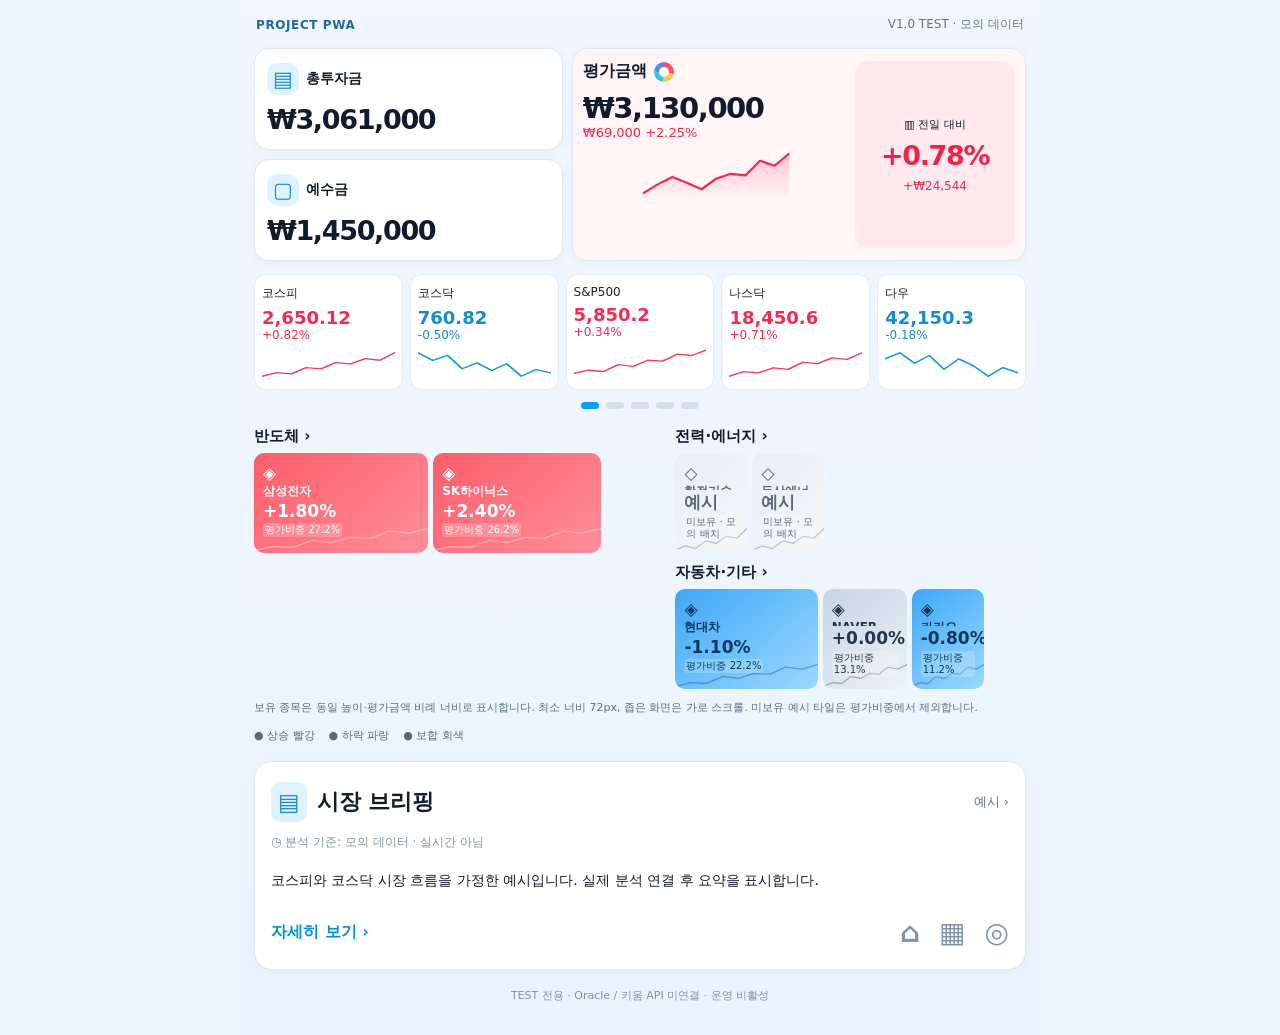
==== g03-r008-mock/index.html @ 5856986c "Add isolated G03 R008 mock browser preview" ====
<!doctype html><html lang="ko"><head><meta charset="utf-8"><meta name="viewport" content="width=device-width, initial-scale=1, viewport-fit=cover"><meta name="theme-color" content="#edf5ff"><meta name="description" content="PROJECT PWA 참고 이미지 기반 모의 히트맵"><link rel="manifest" href="./manifest.webmanifest"><link rel="icon" href="./icon.svg" type="image/svg+xml"><link rel="stylesheet" href="./style.css"><title>PROJECT PWA · 히트맵 TEST</title></head><body>
<div class="app">
<header class="topline"><strong>PROJECT PWA</strong><span>V1.0 TEST · 모의 데이터</span></header>
<main>
<section class="asset-grid" aria-label="자산 현황"><div class="asset-left"><article class="asset-card"><div class="asset-label"><span class="symbol">▤</span> 총투자금</div><strong id="invested">—</strong></article><article class="asset-card"><div class="asset-label"><span class="symbol">▢</span> 예수금</div><strong id="cash">—</strong></article></div><article class="asset-card valuation"><div class="valuation-main"><div class="asset-label">평가금액 <span class="donut" aria-hidden="true"></span></div><strong id="valuation">—</strong><div class="profit-line"><span id="profit">—</span> <span id="return">—</span></div><svg class="valuation-chart" viewBox="0 0 180 64" aria-hidden="true"><defs><linearGradient id="pink" x1="0" y1="0" x2="0" y2="1"><stop stop-color="#ff466b" stop-opacity=".28"/><stop offset="1" stop-color="#ff466b" stop-opacity="0"/></linearGradient></defs><path d="M0 57 L18 46 L36 37 L54 44 L72 52 L90 39 L108 33 L126 35 L144 17 L162 23 L180 8 L180 64 L0 64 Z" fill="url(#pink)"/><polyline points="0,57 18,46 36,37 54,44 72,52 90,39 108,33 126,35 144,17 162,23 180,8" fill="none" stroke="#f32751" stroke-width="2.7" stroke-linejoin="round"/></svg></div><div class="day-card"><span>▥ 전일 대비</span><strong id="dayrate">—</strong><small id="dayprofit">—</small></div></article></section>
<section class="market" aria-label="시장 지수"><div id="indices" class="index-row"></div><div class="pagination" aria-hidden="true"><b></b><i></i><i></i><i></i><i></i></div></section>
<section class="heatmap-section"><div id="sector-grid" class="sector-grid"></div><p id="notice" class="note"></p><div class="legend"><span>● 상승 빨강</span><span>● 하락 파랑</span><span>● 보합 회색</span></div></section>
<section class="briefing"><div class="briefing-title"><span class="briefing-icon">▤</span><h2>시장 브리핑</h2><span class="briefing-example">예시 ›</span></div><p class="time">◷ 분석 기준: 모의 데이터 · 실시간 아님</p><p>코스피와 코스닥 시장 흐름을 가정한 예시입니다. 실제 분석 연결 후 요약을 표시합니다.</p><div class="briefing-bottom"><span>자세히 보기 ›</span><nav aria-label="하단 메뉴"><span aria-label="홈">⌂</span><span aria-label="전체 메뉴">▦</span><span aria-label="설정">◎</span></nav></div></section>
</main><footer>TEST 전용 · Oracle / 키움 API 미연결 · 운영 비활성</footer></div><script src="./app.js" defer></script></body></html>
---- g03-r008-mock/style.css ----
*{box-sizing:border-box}html{background:#edf5ff}body{margin:0;color:#121b2c;font-family:system-ui,-apple-system,'Noto Sans KR',sans-serif}.app{max-width:800px;margin:auto;padding:16px 14px 32px;background:linear-gradient(#f1f7ff,#eaf3fd)}.topline{display:flex;justify-content:space-between;align-items:center;margin:0 2px 15px;color:#64748b;font-size:12px}.topline strong{color:#2366a2;letter-spacing:.05em}.asset-grid{display:grid;grid-template-columns:40% minmax(0,1fr);gap:9px}.asset-left{display:grid;gap:9px}.asset-card{border-radius:15px;background:#fff;box-shadow:0 2px 8px #b5c7da30;border:1px solid #dce8f3;padding:14px 12px;min-width:0}.asset-label{display:flex;align-items:center;gap:7px;font-weight:700;font-size:14px;white-space:nowrap}.asset-card strong{display:block;font-size:clamp(17px,3.4vw,27px);letter-spacing:-.05em;margin-top:9px;white-space:nowrap}.symbol{display:inline-grid;place-items:center;background:#def2ff;color:#1689d8;border-radius:10px;width:32px;height:32px;font-size:21px}.valuation{display:flex;gap:6px;background:linear-gradient(115deg,#fff5f7,#fff6f8);padding:12px 10px}.valuation-main{flex:1;min-width:0}.valuation .asset-label{font-size:16px}.valuation strong{font-size:clamp(19px,4vw,29px)}.donut{display:inline-block;width:20px;height:20px;border-radius:50%;background:conic-gradient(#fb4b72 0 28%,#fbc34d 28% 52%,#34c4db 52% 76%,#5888f5 76%);position:relative}.donut:after{content:'';position:absolute;inset:5px;background:#fff;border-radius:50%}.profit-line{display:flex;flex-wrap:wrap;gap:4px;font-size:13px}.positive{color:#ee294e}.negative{color:#187ac8}.valuation-chart{width:100%;height:52px;margin-top:7px}.day-card{width:37%;min-width:84px;background:#ffe9ee;border-radius:13px;padding:16px 6px;display:flex;flex-direction:column;align-items:center;justify-content:center;gap:8px;text-align:center}.day-card span{font-size:11px;white-space:nowrap}.day-card strong{color:#ef224a;font-size:clamp(18px,3vw,27px);margin:0}.day-card small{color:#e22b50;font-size:12px}.market{margin:13px 0 18px}.index-row{display:grid;grid-template-columns:repeat(5,minmax(0,1fr));gap:7px}.index-card{position:relative;overflow:hidden;background:#fff;border:1px solid #e4ebf3;border-radius:12px;min-width:0;min-height:106px;padding:10px 7px}.index-name,.index-value,.index-change{display:block;white-space:nowrap}.index-name{font-size:12px;color:#222}.index-value{font-size:clamp(12px,2.2vw,18px);font-weight:750;margin-top:5px}.index-change{font-size:12px}.index-card.blue .index-value,.index-card.blue .index-change{color:#158bd5}.index-card.red .index-value,.index-card.red .index-change{color:#f02b54}.index-spark{height:30px;margin-top:7px}.spark{width:100%;height:100%;display:block}.spark.rising{color:#ed4167}.spark.falling{color:#159be4}.spark.neutral{color:#8fa4b5}.pagination{display:flex;justify-content:center;gap:7px;margin-top:12px}.pagination>*{width:18px;height:7px;border-radius:20px;background:#d4deec}.pagination b{background:#0b9cff}.sector-grid{display:grid;grid-template-columns:1.08fr .92fr;grid-template-areas:'semi energy' 'semi other';gap:10px}.sector:nth-child(1){grid-area:semi}.sector:nth-child(2){grid-area:energy}.sector:nth-child(3){grid-area:other}.sector-heading{font-size:15px;margin:0 0 7px;font-weight:700}.sector-tiles{display:flex;flex-wrap:wrap;gap:5px;min-height:150px}.heat-tile{position:relative;isolation:isolate;overflow:hidden;min-width:72px;min-height:100px;flex:var(--weight) 1 72px;border-radius:10px;padding:12px 9px;display:flex;flex-direction:column;justify-content:flex-start;gap:5px}.tile-up{background:linear-gradient(140deg,#fb5d6b,#ff8e9a);color:white}.tile-down{background:linear-gradient(140deg,#3fa7f6,#9bd9ff);color:#07395f}.tile-flat{background:linear-gradient(140deg,#c7d4e2,#edf2f7);color:#25364a}.tile-demo{background:linear-gradient(135deg,#e8eef6,#f4f7fa);color:#566879}.tile-icon{font-size:24px;line-height:1}.tile-name{font-size:clamp(12px,2.3vw,17px);font-weight:650;overflow-wrap:anywhere}.tile-change{font-size:clamp(18px,3.4vw,28px);white-space:nowrap}.tile-weight{font-size:11px}.tile-spark{position:absolute;left:0;right:0;bottom:0;height:45px;opacity:.65;z-index:-1}.heat-tile .spark{color:currentColor}.note{font-size:11px;color:#5c7088;line-height:1.5}.legend{display:flex;flex-wrap:wrap;gap:14px;font-size:11px;color:#566a7f}.briefing{margin-top:18px;background:white;border:1px solid #dce7f1;border-radius:18px;padding:20px 16px;box-shadow:0 2px 8px #b5c7da20}.briefing-title{display:flex;align-items:center;gap:10px}.briefing-title h2{font-size:22px;margin:0;flex:1}.briefing-icon{background:#dff3ff;color:#1689d8;border-radius:9px;padding:7px;font-size:23px}.briefing-example{color:#64748b;font-size:13px}.time{color:#8291a3;font-size:12px}.briefing>p:not(.time){font-size:14px;line-height:1.65;margin:18px 0 24px}.briefing-bottom{display:flex;align-items:center;justify-content:space-between;color:#078fdb;font-weight:650}.briefing-bottom nav{display:flex;gap:19px;color:#8395ae;font-size:28px}footer{text-align:center;font-size:11px;color:#8091a6;padding-top:18px}@media(max-width:480px){.app{padding:12px 9px 24px}.asset-grid{grid-template-columns:39% 1fr;gap:6px}.asset-card{padding:10px 7px}.asset-card strong{font-size:clamp(15px,4vw,20px)}.asset-label{font-size:12px}.symbol{width:26px;height:26px;font-size:17px}.valuation{padding:9px 6px;gap:3px}.valuation .asset-label{font-size:13px}.valuation strong{font-size:clamp(16px,4.5vw,22px)}.day-card{min-width:65px;width:35%;padding:9px 3px}.day-card strong{font-size:17px}.day-card small{font-size:10px}.day-card span{font-size:10px}.profit-line{font-size:11px}.index-row{gap:4px}.index-card{padding:8px 4px;min-height:94px}.index-name,.index-change{font-size:10px}.index-value{font-size:11px}.sector-grid{gap:6px}.sector-tiles{min-height:155px}.heat-tile{min-height:95px;padding:9px 6px}.tile-name{font-size:12px}.tile-change{font-size:17px}.tile-weight{font-size:9px}}@media(max-width:350px){.index-row{display:flex;overflow-x:auto}.index-card{min-width:76px}.sector-grid{grid-template-columns:1fr;grid-template-areas:'semi' 'energy' 'other'}.sector-tiles{min-height:120px}}
.index-card.neutral .index-value,.index-card.neutral .index-change{color:#69798c}

/* V1_R003 integrated mobile/heatmap fallback */
@media(max-width:480px){.market{overflow:hidden}.index-row{display:flex;overflow-x:auto;scroll-snap-type:x mandatory;padding-bottom:5px}.index-card{flex:0 0 86px;scroll-snap-align:start}.sector-grid{grid-template-columns:1fr;grid-template-areas:"semi" "energy" "other"}.sector-tiles{min-height:0}.heat-tile{min-height:72px}.asset-card strong{overflow-wrap:anywhere;white-space:normal}.valuation-main{overflow:hidden}}
@media(max-width:380px){.asset-grid{grid-template-columns:1fr}.asset-left{grid-template-columns:1fr 1fr}.valuation{min-height:145px}}
@media(prefers-reduced-motion:reduce){*,*:before,*:after{scroll-behavior:auto!important;animation:none!important;transition:none!important}}

/* V1_R004: 보유 종목 동일 높이 및 평가금액 비례 면적. 넘치면 수평 스크롤 */
.sector-tiles{display:flex;flex-wrap:nowrap;overflow-x:auto;overflow-y:hidden;align-items:stretch;min-height:100px;scrollbar-width:thin}
.heat-tile{flex:0 0 auto!important;height:100px;min-height:100px;min-width:72px}
@media(max-width:480px){.sector-tiles{min-height:100px}.heat-tile{height:100px;min-height:100px}}

/* V1_R006: Galaxy 실기기 화면 겹침 및 지수 스크롤바 개선 */
.heat-tile{isolation:isolate;justify-content:flex-start;gap:3px;padding-bottom:12px}
.heat-tile .tile-icon,.heat-tile .tile-name,.heat-tile .tile-change,.heat-tile .tile-weight{position:relative;z-index:2}
.heat-tile .tile-icon{font-size:17px;line-height:1}
.heat-tile .tile-name{font-size:12px;line-height:1.15;max-height:2.3em;overflow:hidden}
.heat-tile .tile-change{font-size:17px;line-height:1.1}
.heat-tile .tile-weight{font-size:10px;line-height:1.2;background:rgba(255,255,255,.19);border-radius:3px;padding:1px 2px;align-self:flex-start}
.heat-tile .tile-spark{z-index:0;bottom:0;height:28px;opacity:.35;pointer-events:none}
.index-row{scrollbar-width:none;-ms-overflow-style:none}
.index-row::-webkit-scrollbar{display:none}
.market{scrollbar-width:none}
@media(max-width:480px){.heat-tile{height:112px;min-height:112px}.sector-tiles{min-height:112px}.heat-tile .tile-name{font-size:12px}.heat-tile .tile-change{font-size:17px}}

/* V1_R007 — Galaxy S25 Ultra portrait single-screen home. Never hide a scrollable main behind a clipped viewport. */
@media (max-width:600px) and (orientation:portrait){
 html,body{width:100%;height:100%;overflow:hidden;overscroll-behavior:none}
 .app{height:100dvh;max-height:100dvh;min-height:0;overflow:hidden;padding:env(safe-area-inset-top,0px) 9px env(safe-area-inset-bottom,0px);display:grid;grid-template-rows:24px minmax(0,1fr) 16px;gap:4px}
 .topline{margin:0 2px;min-height:0;font-size:11px}
 main{min-height:0;overflow:hidden;display:grid;grid-template-rows:minmax(100px,1.15fr) minmax(77px,.85fr) minmax(0,3fr) minmax(62px,.72fr);gap:7px}
 .asset-grid{min-height:0;gap:6px}.asset-left{min-height:0;gap:6px}.asset-card{min-height:0;padding:7px 8px;border-radius:12px}.asset-label{font-size:11px;gap:5px}.symbol{width:22px;height:22px;font-size:14px}.asset-card strong{margin-top:5px;font-size:clamp(14px,4vw,19px)}
 .valuation{padding:7px;gap:4px}.valuation .asset-label{font-size:12px}.valuation strong{font-size:clamp(15px,4.5vw,21px)}.valuation-chart{height:30px;margin-top:2px}.profit-line{font-size:10px}.day-card{min-width:60px;width:33%;padding:4px 2px;gap:3px}.day-card span{font-size:9px}.day-card strong{font-size:15px}.day-card small{font-size:9px}
 .market{margin:0;min-height:0;overflow:hidden;display:grid;grid-template-rows:minmax(0,1fr) 7px;gap:4px}.index-row{min-height:0;padding:0;gap:5px}.index-card{min-height:0;height:100%;flex:0 0 83px;padding:5px 5px;border-radius:9px}.index-name,.index-change{font-size:10px}.index-value{font-size:11px;margin-top:2px}.index-spark{height:20px;margin-top:3px}.pagination{margin:0;gap:6px;align-items:center}.pagination>*{width:15px;height:5px}
 .heatmap-section{min-height:0;overflow:hidden;display:grid;grid-template-rows:minmax(0,1fr) auto auto;gap:3px}.sector-grid{min-height:0;overflow:hidden;display:grid;grid-template-columns:minmax(0,1fr);grid-template-areas:'semi' 'energy' 'other';grid-template-rows:1fr .84fr 1fr;gap:4px}.sector{min-height:0;overflow:hidden;display:grid;grid-template-rows:17px minmax(0,1fr)}.sector-heading{font-size:12px;margin:0;line-height:17px}.sector-tiles{min-height:0!important;height:100%;overflow-x:auto;overflow-y:hidden;gap:5px;scrollbar-width:none}.sector-tiles::-webkit-scrollbar{display:none}.heat-tile{height:100%!important;min-height:0!important;padding:5px 7px;gap:1px;border-radius:9px}.tile-icon{font-size:12px!important}.tile-name{font-size:11px!important;line-height:1.1;max-height:2.2em}.tile-change{font-size:14px!important;line-height:1.05}.tile-weight{font-size:9px!important;line-height:1.05;padding:0 2px}.tile-spark{height:18px!important;opacity:.3!important}.note{font-size:9px;line-height:1.15;margin:0;white-space:nowrap;overflow:hidden;text-overflow:ellipsis}.legend{font-size:9px;gap:9px;white-space:nowrap}
 .briefing{min-height:0;overflow:hidden;margin:0;padding:7px 10px;border-radius:12px;display:grid;grid-template-rows:auto 1fr;gap:2px}.briefing-title{gap:6px}.briefing-title h2{font-size:15px}.briefing-icon{font-size:15px;padding:3px}.briefing-example{font-size:10px}.briefing .time,.briefing>p:not(.time){display:none}.briefing-bottom{min-height:0;font-size:11px}.briefing-bottom nav{font-size:21px;gap:14px}
 footer{padding:0;font-size:9px;line-height:16px;white-space:nowrap;overflow:hidden}
}
@media(max-width:600px) and (orientation:portrait) and (max-height:650px){
 .app{grid-template-rows:18px minmax(0,1fr) 13px;gap:2px}
 main{grid-template-rows:minmax(86px,1.15fr) minmax(64px,.8fr) minmax(0,3fr) minmax(49px,.65fr);gap:4px}
 .sector-grid{gap:2px}.sector{grid-template-rows:14px minmax(0,1fr)}.sector-heading{font-size:11px;line-height:14px}.briefing{padding:4px 8px}.briefing-title h2{font-size:13px}.briefing-bottom nav{font-size:17px}footer{line-height:13px}
}
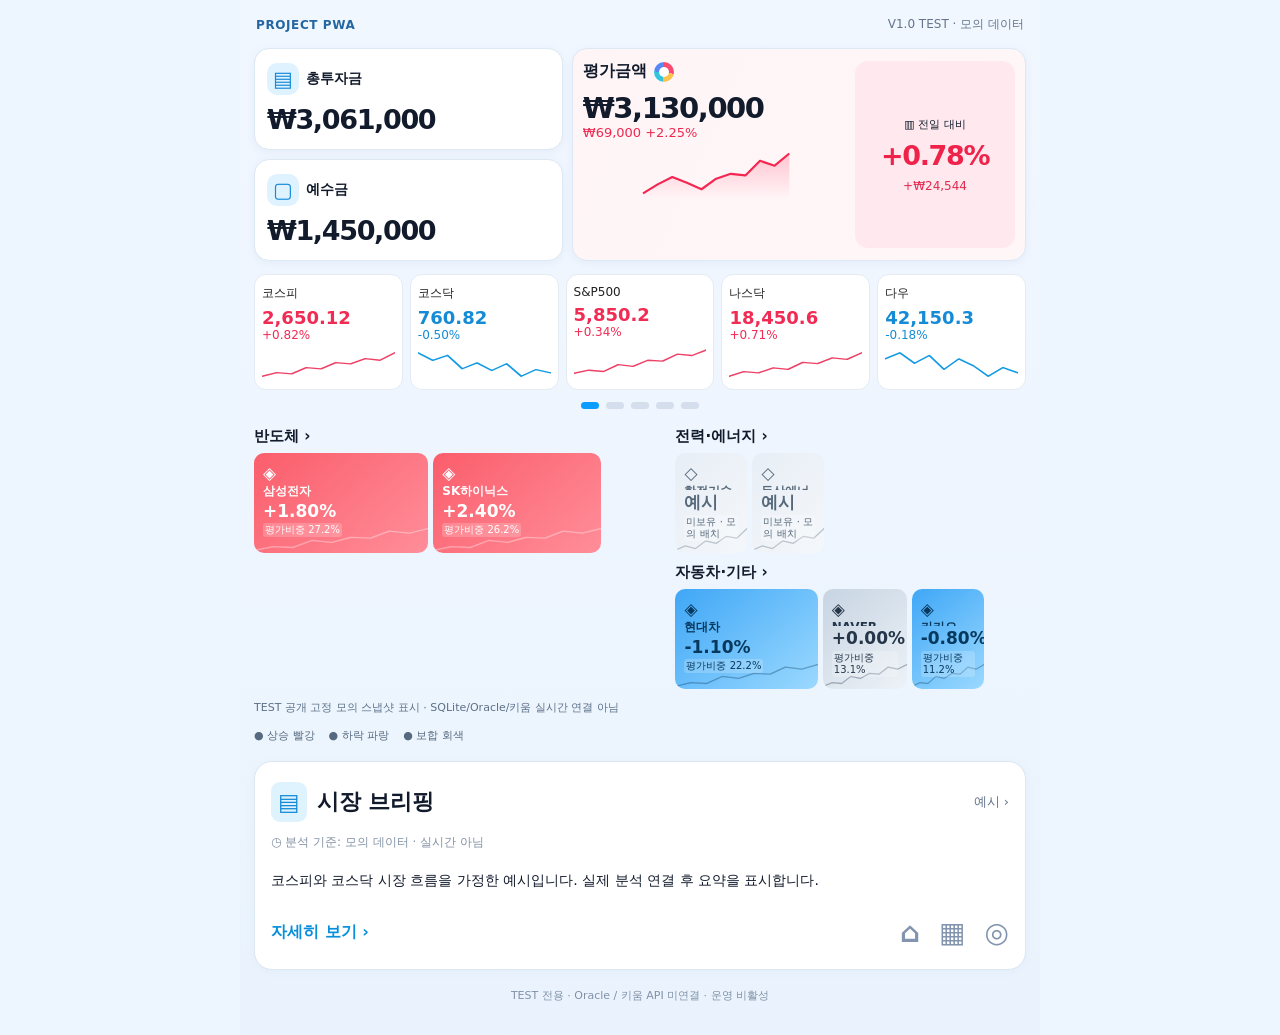
==== commit d1719377: "Add G03 G04 G05 TEST mock integration preview" ====
--- a/g03-r008-mock/index.html
+++ b/g03-r008-mock/index.html
@@ -6,4 +6,4 @@
 <section class="market" aria-label="시장 지수"><div id="indices" class="index-row"></div><div class="pagination" aria-hidden="true"><b></b><i></i><i></i><i></i><i></i></div></section>
 <section class="heatmap-section"><div id="sector-grid" class="sector-grid"></div><p id="notice" class="note"></p><div class="legend"><span>● 상승 빨강</span><span>● 하락 파랑</span><span>● 보합 회색</span></div></section>
 <section class="briefing"><div class="briefing-title"><span class="briefing-icon">▤</span><h2>시장 브리핑</h2><span class="briefing-example">예시 ›</span></div><p class="time">◷ 분석 기준: 모의 데이터 · 실시간 아님</p><p>코스피와 코스닥 시장 흐름을 가정한 예시입니다. 실제 분석 연결 후 요약을 표시합니다.</p><div class="briefing-bottom"><span>자세히 보기 ›</span><nav aria-label="하단 메뉴"><span aria-label="홈">⌂</span><span aria-label="전체 메뉴">▦</span><span aria-label="설정">◎</span></nav></div></section>
-</main><footer>TEST 전용 · Oracle / 키움 API 미연결 · 운영 비활성</footer></div><script src="./app.js" defer></script></body></html>+</main><footer>TEST 전용 · Oracle / 키움 API 미연결 · 운영 비활성</footer></div><script src="./app.js" defer></script><script src="./integration.js" defer></script></body></html>
